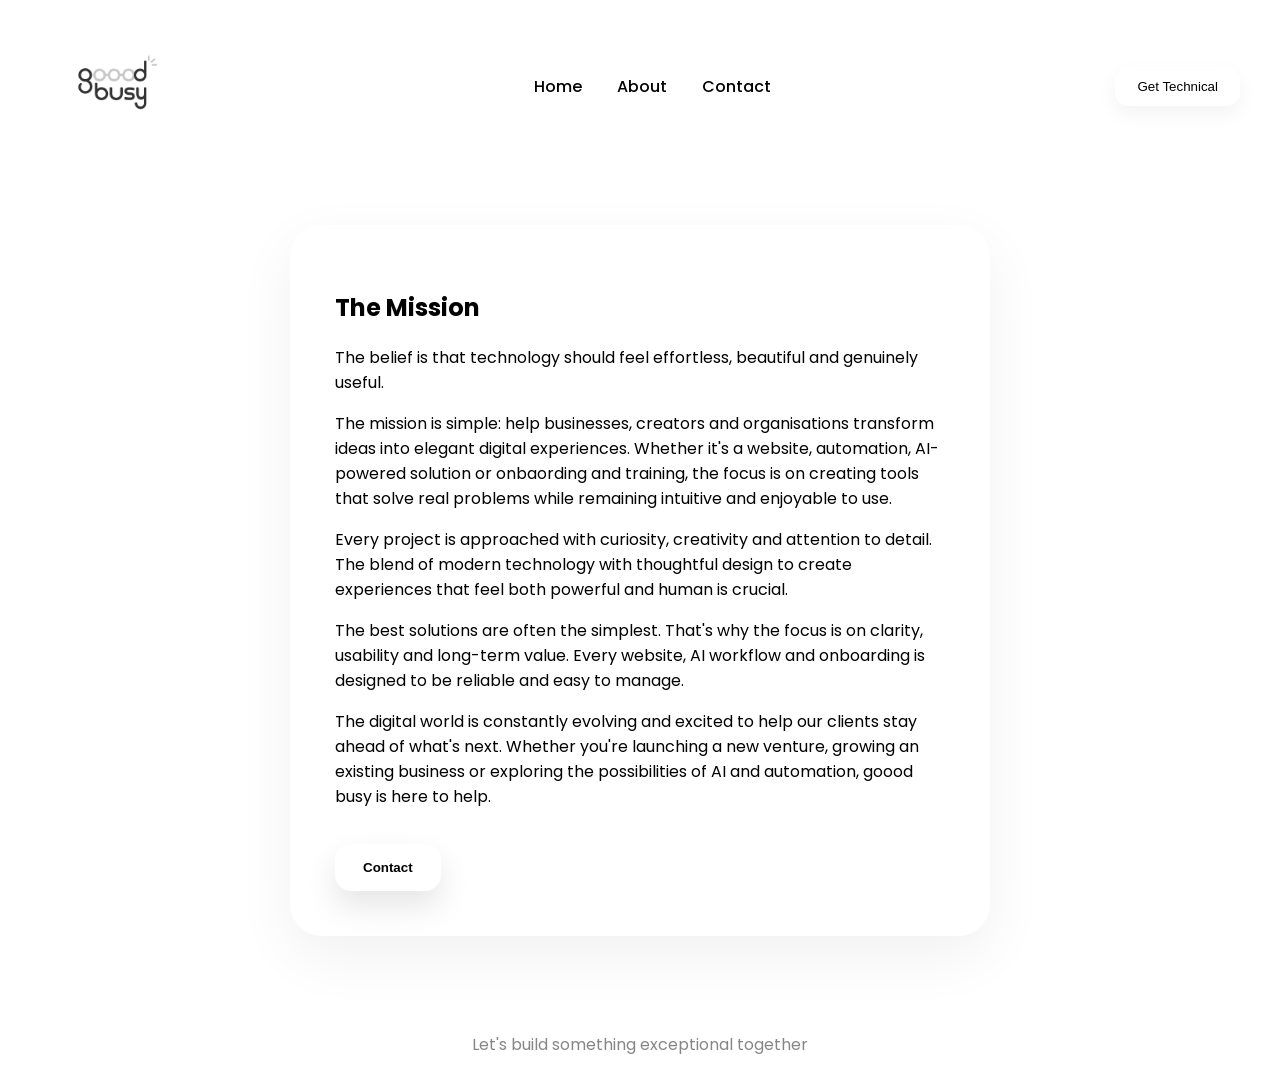
==== about.html @ 58595b40 "version 2" ====
<!DOCTYPE html>
<html lang="en">
    <head>
        <meta charset="UTF-8">
        <meta name="viewport" content="width=device-width, initial-scale=1.0">

        <title>About</title>

        <link rel="stylesheet" href="style.css">

        <link href="https://fonts.googleapis.com/css2?family=Poppins:wght@300;400;500;600;700&display=swap" rel="stylesheet">
    </head>
    <body>

        <nav>

            <div class="logo"><a href="/"><img src="/logo.png" height="100px" alt="goood busy logo"></a></div>

            <div class="nav-links">
                <a href="/">Home</a>
                <!-- <a href="#">Services</a> -->
                <a href="/about.html">About</a>
                <a href="/contact.html">Contact</a>
            </div>

            <a href="https://github.com/recentlyhatched"><button class="nav-btn">
                Get Technical
            </button></a>

        </nav>
        <main>
            
            <section class="container">
                <div class="glass-card">


                    <h1>
                        The Mission
                    </h1>

                    <p>The belief is that technology should feel effortless, beautiful and genuinely useful.</p>
                    <p> The mission is simple: help businesses, creators and organisations transform ideas into elegant digital experiences. Whether it's a website, automation, AI-powered solution or onbaording and training, the focus is on creating tools that solve real problems while remaining intuitive and enjoyable to use.
                    </p>
                    <p>Every project is approached with curiosity, creativity and attention to detail. The blend of modern technology with thoughtful design to create experiences that feel both powerful and human is crucial.</p>
                    <p>The best solutions are often the simplest. That's why the focus is on clarity, usability and long-term value. Every website, AI workflow and onboarding is designed to be reliable and easy to manage.</p>
                    <p>The digital world is constantly evolving and excited to help our clients stay ahead of what's next. Whether you're launching a new venture, growing an existing business or exploring the possibilities of AI and automation, goood busy is here to help.</p>
                    <div class="hero-buttons">
                        <a href="/contact.html"><button class="primary-btn centered-btn">
                            Contact
                        </button></a>

                    </div>

                </div>
            </section>
                
        <footer class="footer-note center">
            <p>Let's build something exceptional together</p>
        </footer>

    </body>
</html>
---- style.css ----
body{
    font-family:'Poppins',sans-serif;
    color:var(--text);
    min-height:100vh;
    overflow-x:hidden;

    
}

/* ---------- NAVIGATION ---------- */

nav{
    max-width:1200px;
    margin:auto;
    padding:25px 30px;

    display:flex;
    justify-content:space-between;
    align-items:center;
}

/* .logo{
    font-size:1.4rem;
    font-weight:700;
    color:var(--primary);
} */

.nav-links{
    display:flex;
    gap:35px;
}

.nav-links a,
.hero-buttons a {
    text-decoration: none;
    color: black; /* Or var(--text) if that evaluates to black */
    font-weight: 500;
}

.primary-btn,
.secondary-btn {
    color: inherit; 
    font-weight: 500;
}

.hero-buttons a:visited, a:visited .primary-btn {
    color: black;
}



.nav-btn{
    background:white;
    border:none;
    padding:12px 22px;
    border-radius:14px;
    cursor:pointer;

    box-shadow:
    0 8px 20px rgba(0,0,0,.05);
}

/* ---------- HERO ---------- */

.hero{
    max-width:1200px;
    margin:auto;
    padding:60px 30px 80px;

    display:grid;
    grid-template-columns:1fr 1fr;
    gap:50px;
    align-items:center;
}

.glass-card{
    background:rgba(255,255,255,.65);

    backdrop-filter:blur(18px);
    -webkit-backdrop-filter:blur(18px);

    border:1px solid var(--border);

    border-radius:32px;

    padding:45px;

    box-shadow:
    0 20px 60px rgba(0,0,0,.06),
    0 5px 20px rgba(255,255,255,.7);
}

.hero-tag{
    display:inline-block;

    padding:8px 16px;

    border-radius:50px;

    background:rgba(173, 173, 173, 0.08);

    color:var(--primary);

    font-size:.85rem;

    margin-bottom:20px;
}

.hero h1{
    font-size:4rem;
    line-height:1.1;
    margin-bottom:20px;
}

.hero p{
    color:var(--muted);
    font-size:1.05rem;
    line-height:1.8;
}

.hero-buttons{
    margin-top:35px;
    display:flex;
    gap:15px;
}

.primary-btn{
    background:linear-gradient(
    135deg,
    var(--primary),
    var(--accent)
    );

    color:var(--text);
    border:none;
    padding:16px 28px;
    border-radius:16px;
    cursor:pointer;

    font-weight:600;

    box-shadow:
    0 15px 30px rgba(173, 173, 173, 0.3);
}

.secondary-btn{
    background:white;
    border:none;
    padding:16px 28px;
    border-radius:16px;
    cursor:pointer;

    font-weight:600;

    box-shadow:
    0 10px 25px rgba(173, 173, 173, 0.3);
}

/* ---------- FEATURE CARD ---------- */

.hero-visual{
    display:flex;
    justify-content:center;
}

.dashboard{
    width:100%;
    max-width:450px;
}

.stats{
    display:grid;
    grid-template-columns:1fr 1fr;
    gap:20px;
    margin-top:20px;
}

.stat{
    background:rgba(255,255,255,.7);

    border-radius:22px;

    padding:25px;

    text-align:center;

    backdrop-filter:blur(10px);
}

.stat h3{
    color:var(--primary);
    font-size:2rem;
}

/* ---------- FEATURES ---------- */

.features{
    max-width:1200px;
    margin:auto;
    padding:50px 30px 100px;
}

.section-title{
    text-align:center;
    margin-bottom:50px;
}

.section-title h2{
    font-size:2.5rem;
}

.cards{
    display:grid;
    grid-template-columns:repeat(3,1fr);
    gap:25px;
}

.feature-card{
    padding:30px;
    border-radius:28px;

    background:rgba(255,255,255,.65);

    backdrop-filter:blur(12px);

    border:1px solid rgba(255,255,255,.6);

    box-shadow:
    0 15px 35px rgba(0,0,0,.04);
}

.feature-icon{
    font-size:2rem;
    margin-bottom:15px;
}

.feature-card h3{
    margin-bottom:10px;
}

.feature-card p{
    color:var(--muted);
    line-height:1.7;
}

/* ---------- CTA ---------- */

.cta{
    max-width:1000px;
    margin:0 auto 100px;
    padding:0 30px;
}

.cta-card{
    text-align:center;
}

.cta-card h2{
    font-size:2.7rem;
    margin-bottom:15px;
}

.cta-card p{
    color:var(--muted);
    margin-bottom:30px;
}

/* contact */

.form-group{
    margin-bottom:18px;
}

label{
    display:block;
    margin-bottom:8px;
    color:#555;
    font-size:.9rem;
    font-weight:600;
}

input,
textarea{
    width:100%;
    padding:15px 18px;
    border:none;
    outline:none;
    border-radius:18px;
    background:rgba(255,255,255,.55);
    backdrop-filter:blur(10px);
    color:#444;
    font-size:1rem;
    transition:.3s;
    box-shadow:
        0 1px 2px rgba(0,0,0,0.15);
}

input:focus,
textarea:focus{
    background:rgba(255,255,255,.75);
    box-shadow:
        0 0 0 3px rgba(0,0,0,0.1);
}

textarea{
    min-height:140px;
    resize:vertical;
}

.center {
    text-align: center;
}

.centered-btn {
    display: block;
    margin: auto;
}

#status {
    height: 15px;
}

.footer-note {
    color: #444444a5;
}

/* ABOUT */

.container {
    max-width:1200px;
    margin:auto;
    padding:60px 30px 80px;
    max-width: 700px;
    align-items:center;  
}
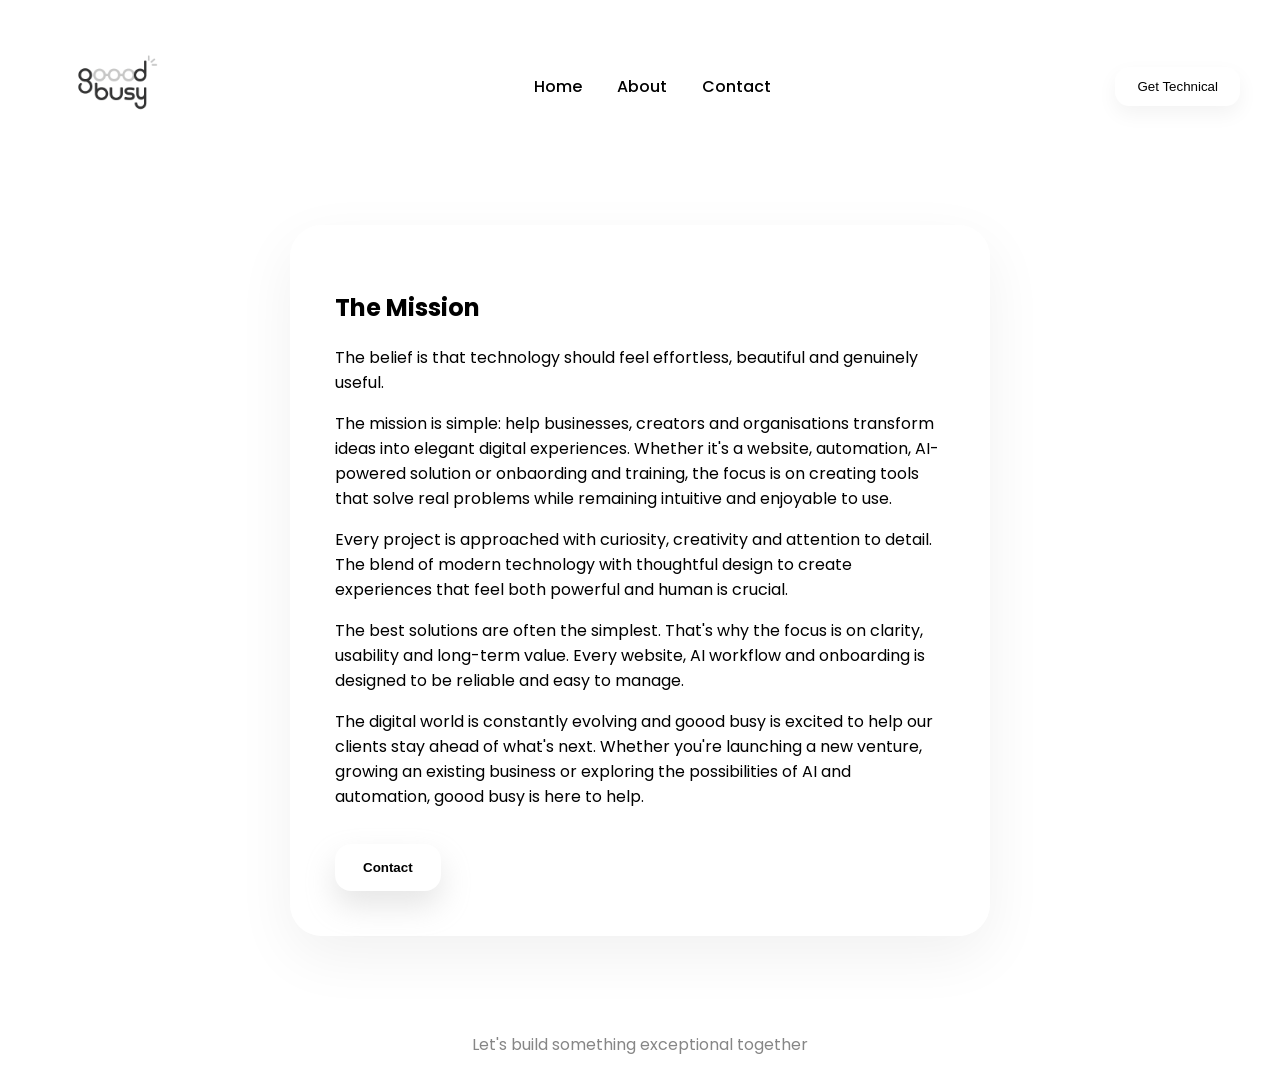
==== commit 56be31e0: "fix typo" ====
--- a/about.html
+++ b/about.html
@@ -43,7 +43,7 @@
                     </p>
                     <p>Every project is approached with curiosity, creativity and attention to detail. The blend of modern technology with thoughtful design to create experiences that feel both powerful and human is crucial.</p>
                     <p>The best solutions are often the simplest. That's why the focus is on clarity, usability and long-term value. Every website, AI workflow and onboarding is designed to be reliable and easy to manage.</p>
-                    <p>The digital world is constantly evolving and excited to help our clients stay ahead of what's next. Whether you're launching a new venture, growing an existing business or exploring the possibilities of AI and automation, goood busy is here to help.</p>
+                    <p>The digital world is constantly evolving and goood busy is excited to help our clients stay ahead of what's next. Whether you're launching a new venture, growing an existing business or exploring the possibilities of AI and automation, goood busy is here to help.</p>
                     <div class="hero-buttons">
                         <a href="/contact.html"><button class="primary-btn centered-btn">
                             Contact
--- a/style.css
+++ b/style.css
@@ -88,6 +88,9 @@
     box-shadow:
     0 20px 60px rgba(0,0,0,.06),
     0 5px 20px rgba(255,255,255,.7);
+
+    height: 100%;
+    box-sizing: border-box;
 }
 
 .hero-tag{
@@ -168,6 +171,10 @@
     max-width:450px;
 }
 
+#review-image {
+   max-width: 100%; 
+}
+
 .stats{
     display:grid;
     grid-template-columns:1fr 1fr;
@@ -282,6 +289,7 @@
 input,
 textarea{
     width:100%;
+    box-sizing: border-box;
     padding:15px 18px;
     border:none;
     outline:none;
@@ -332,4 +340,98 @@
     padding:60px 30px 80px;
     max-width: 700px;
     align-items:center;  
-}+}
+
+
+/* ---------- MOBILE ---------- */
+
+@media (max-width: 768px) {
+
+    body {
+        display: flex;
+        flex-direction: column;
+        align-items: center;
+        text-align: center;
+    }
+
+    nav {
+        flex-direction: column;
+        gap: 20px;
+    }
+
+    .nav-links {
+        flex-direction: column;
+        gap: 15px;
+        align-items: center;
+    }
+
+    .hero {
+        display: flex;
+        flex-direction: column;
+        align-items: center;
+        text-align: center;
+        gap: 30px;
+    }
+
+    .hero h1 {
+        font-size: 2.5rem;
+    }
+
+    .hero-buttons {
+        justify-content: center;
+        flex-wrap: wrap;
+    }
+
+    .hero-visual {
+        width: 100%;
+        justify-content: center;
+    }
+
+    .stats {
+        display: flex;
+        flex-direction: column;
+        align-items: center;
+    }
+
+    .cards {
+        display: flex;
+        flex-direction: column;
+        align-items: center;
+    }
+
+    .feature-card {
+        width: 100%;
+    }
+
+    .container,
+    .features,
+    .cta {
+        text-align: center;
+    }
+
+    .glass-card,
+    .cta-card {
+        margin: 0 auto;
+    }
+
+    .section-title h2,
+    .cta-card h2 {
+        font-size: 2rem;
+    }
+
+.section .glass-card, .feature-card, .cta-card {
+    max-width: 90%;
+    padding: 30px;
+}
+.hero, .glass-card {
+    margin: 0 auto;
+}
+.hero {
+    padding: 60px 12.5px;
+}
+.cta {
+    padding: 0;
+}
+
+}
+
